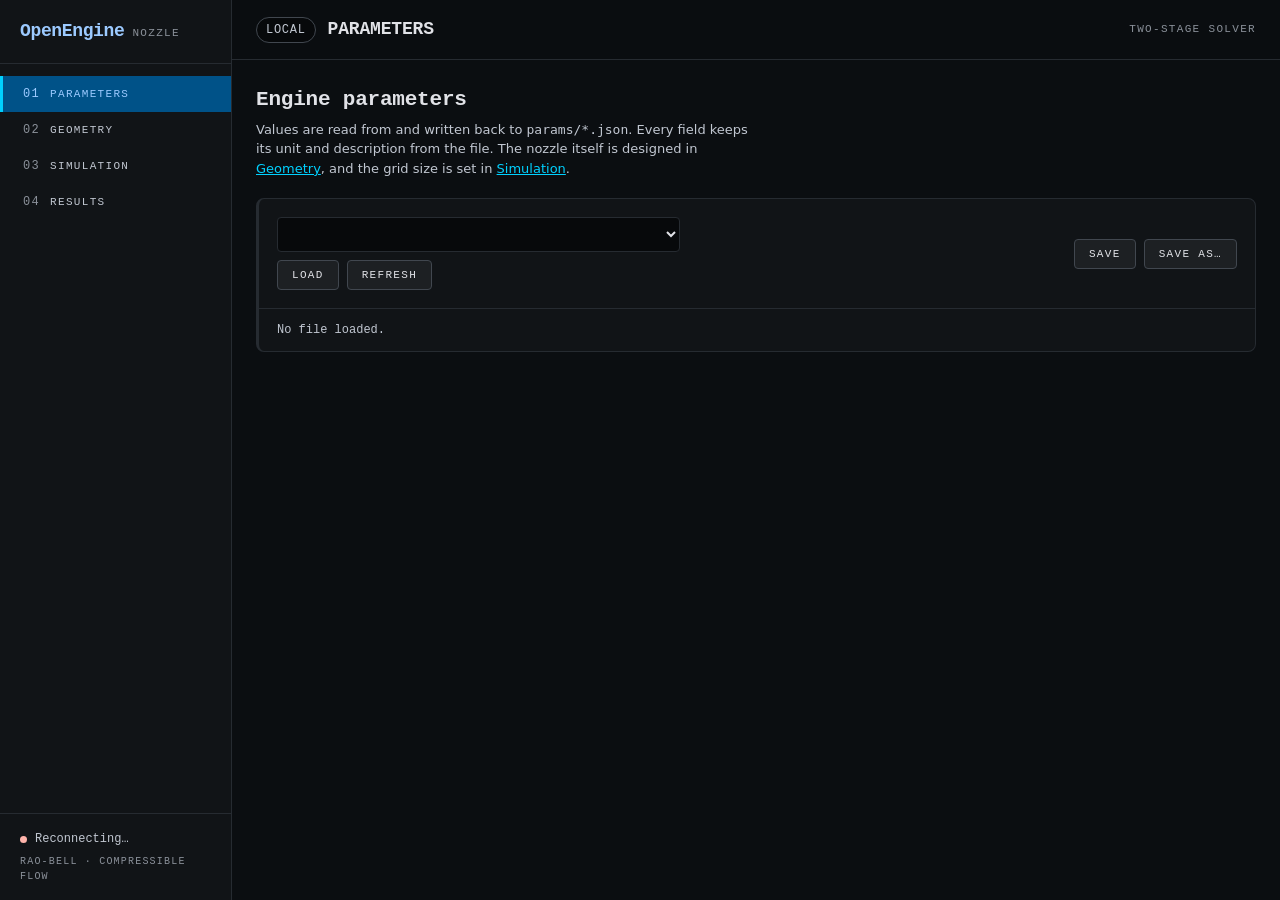
==== frontend/index.html @ da48af38 "Initial commit: OpenEngine nozzle simulator Snapshot of the project before Phase 6 removes the PySid" ====
<!DOCTYPE html>
<html lang="en">
<head>
  <meta charset="utf-8">
  <meta name="viewport" content="width=device-width, initial-scale=1">
  <title>OpenEngine</title>
  <link rel="icon" href="data:,">
  <link rel="stylesheet" href="css/theme.css">
  <link rel="stylesheet" href="css/layout.css">
  <link rel="stylesheet" href="css/components.css">
</head>
<body>
<div class="app">

  <aside class="sidebar">
    <div class="brand">
      <span class="brand__name">OpenEngine</span>
      <span class="brand__sub">Nozzle</span>
    </div>

    <nav class="nav" aria-label="Sections">
      <button class="nav__item" data-section="parameters" type="button">
        <span class="nav__index">01</span> Parameters
      </button>
      <button class="nav__item" data-section="geometry" type="button">
        <span class="nav__index">02</span> Geometry
      </button>
      <button class="nav__item" data-section="simulation" type="button">
        <span class="nav__index">03</span> Simulation
      </button>
      <button class="nav__item" data-section="results" type="button">
        <span class="nav__index">04</span> Results
      </button>
    </nav>

    <div class="sidebar__foot">
      <div class="conn" id="conn" data-state="connecting">
        <span class="conn__dot"></span>
        <span id="conn-label">Connecting…</span>
      </div>
      <div class="sidebar__version">Rao-bell · compressible flow</div>
    </div>
  </aside>

  <div class="main">
    <header class="header">
      <div class="header__left">
        <span class="chip">Local</span>
        <h1 class="header__title" id="header-title">Parameters</h1>
      </div>
      <div class="header__right">
        <span class="label-caps">Two-stage solver</span>
      </div>
    </header>

    <!-- ── Parameters ────────────────────────────────────────────────── -->
    <section class="section" id="section-parameters">
      <div class="section__head">
        <div>
          <h2>Engine parameters</h2>
          <p class="section__lede">
            Values are read from and written back to <code>params/*.json</code>.
            Every field keeps its unit and description from the file. The nozzle
            itself is designed in <a href="#geometry">Geometry</a>, and the grid
            size is set in <a href="#simulation">Simulation</a>.
          </p>
        </div>
      </div>

      <div class="panel panel--quiet" style="margin-bottom: var(--gutter);">
        <div class="panel__body spread">
          <div class="btn-row">
            <select class="select" id="param-file" style="min-width: 240px;"></select>
            <button class="btn" id="param-load" type="button">Load</button>
            <button class="btn" id="param-refresh" type="button">Refresh</button>
          </div>
          <div class="btn-row">
            <button class="btn" id="param-save" type="button">Save</button>
            <button class="btn" id="param-saveas" type="button">Save as…</button>
          </div>
        </div>
        <div class="panel__foot">
          <span class="status" id="param-status">No file loaded.</span>
        </div>
      </div>

      <div class="grid grid--cards" id="param-cards"></div>
    </section>

    <!-- ── Geometry ──────────────────────────────────────────────────── -->
    <section class="section" id="section-geometry">
      <div class="section__head">
        <div>
          <h2>Nozzle geometry</h2>
          <p class="section__lede">
            The contour is built by the solver from throat radius and expansion
            ratio, then exported to DXF for CAD.
          </p>
        </div>
      </div>

      <div class="grid grid--split">
        <div class="panel">
          <div class="panel__head">
            <h3 class="panel__title">Profile</h3>
            <span class="chip">Rao bell · 6 segments</span>
          </div>

          <div class="diagram" id="geo-diagram" data-solving="false">
            <svg id="geo-svg" role="img" aria-label="Nozzle contour"></svg>
            <span class="diagram__hint">Axial section · mm</span>
          </div>

          <div class="panel__body">
            <div class="field-grid">
              <label class="field">
                <span class="field__label">
                  <span class="field__name">R_throat</span>
                  <span class="field__unit">m</span>
                </span>
                <input class="input" id="geo-rthroat" type="text" value="0.01878">
                <span class="field__desc">Throat radius</span>
              </label>
              <label class="field">
                <span class="field__label">
                  <span class="field__name">E_r</span>
                  <span class="field__unit">—</span>
                </span>
                <input class="input" id="geo-er" type="text" value="5">
                <span class="field__desc">Expansion ratio, A_exit / A_throat</span>
              </label>
              <label class="field">
                <span class="field__label">
                  <span class="field__name">n_grid</span>
                  <span class="field__unit">—</span>
                </span>
                <input class="input" id="geo-ngrid" type="text" value="100">
                <span class="field__desc">Preview resolution only</span>
              </label>
              <label class="field">
                <span class="field__label">
                  <span class="field__name">R_chamber</span>
                  <span class="field__unit">m</span>
                </span>
                <input class="input" id="geo-rchamber" type="text" value="0.04205">
                <span class="field__desc">Combustion chamber radius</span>
              </label>
              <label class="field">
                <span class="field__label">
                  <span class="field__name">L_chamber</span>
                  <span class="field__unit">m</span>
                </span>
                <input class="input" id="geo-lchamber" type="text" value="0.14262">
                <span class="field__desc">Chamber inlet distance upstream of the throat</span>
              </label>
              <label class="field">
                <span class="field__label">
                  <span class="field__name">R_conv_arc</span>
                  <span class="field__unit">m</span>
                </span>
                <input class="input" id="geo-rconvarc" type="text" value="0.07265">
                <span class="field__desc">Convergent large-arc radius</span>
              </label>
            </div>
          </div>

          <div class="panel__foot">
            <span class="status" id="geo-status"></span>
            <button class="btn" id="geo-refresh" type="button">Rebuild profile</button>
          </div>
        </div>

        <div class="stack">
          <div class="panel panel--quiet">
            <div class="panel__head"><h3 class="panel__title">Dimensions</h3></div>
            <div class="stat-list" id="geo-stats"></div>
          </div>

          <div class="panel panel--quiet">
            <div class="panel__head"><h3 class="panel__title">DXF export</h3></div>
            <div class="panel__body stack">
              <label class="field">
                <span class="field__label">
                  <span class="field__name">Contour points</span>
                </span>
                <input class="input" id="dxf-ngrid" type="text" value="500">
                <span class="field__desc">Resolution of the exported curve</span>
              </label>
              <label class="checkbox">
                <input id="dxf-spline" type="checkbox" checked> Spline (else polyline)
              </label>
              <label class="checkbox">
                <input id="dxf-mirror" type="checkbox"> Mirror lower contour
              </label>
              <label class="checkbox">
                <input id="dxf-labels" type="checkbox"> Dimension labels
              </label>
            </div>
            <div class="panel__foot">
              <button class="btn btn--sm" id="dxf-save" type="button">Save options</button>
              <button class="btn btn--primary" id="geo-export" type="button">Export DXF</button>
            </div>
          </div>
        </div>
      </div>
    </section>

    <!-- ── Simulation ────────────────────────────────────────────────── -->
    <section class="section" id="section-simulation">
      <div class="section__head">
        <div>
          <h2>Run the solver</h2>
          <p class="section__lede">
            Stage 1 integrates the isentropic ODE, then Stage 2 iterates the
            full system with friction until the residuals fall below tolerance.
          </p>
        </div>
        <div class="btn-row">
          <span class="chip chip--idle" id="sim-chip">
            <span class="chip__dot"></span><span class="chip__label">Idle</span>
          </span>
          <button class="btn" id="sim-clear" type="button">Clear</button>
          <button class="btn btn--danger" id="sim-stop" type="button" disabled>Stop</button>
          <button class="btn btn--primary" id="sim-run" type="button">Run simulation</button>
        </div>
      </div>

      <div class="grid grid--split" style="margin-bottom: var(--gutter);">
        <div class="panel panel--quiet">
          <div class="panel__head">
            <h3 class="panel__title">Nozzle</h3>
            <a class="label-caps" href="#geometry">Edit in Geometry →</a>
          </div>
          <div class="stat-list" id="sim-geometry">
            <div class="stat">
              <span class="label-caps">Waiting for the profile</span>
              <span class="stat__value">—</span>
            </div>
          </div>
        </div>

        <div class="panel panel--quiet">
          <div class="panel__head"><h3 class="panel__title">Solver settings</h3></div>
          <div class="panel__body">
          <div class="field-grid">
            <label class="field">
              <span class="field__label"><span class="field__name">n_grid</span></span>
              <input class="input" id="sim-ngrid" type="text" value="100">
              <span class="field__desc">Axial grid points</span>
            </label>
            <label class="field">
              <span class="field__label"><span class="field__name">max_iterations</span></span>
              <input class="input" id="sim-maxiter" type="text" value="50">
              <span class="field__desc">Outer loop cap</span>
            </label>
            <label class="field">
              <span class="field__label"><span class="field__name">tol</span></span>
              <input class="input" id="sim-tol" type="text" value="1e-6">
              <span class="field__desc">Stops when the L∞ residual is below this</span>
            </label>
            <label class="field">
              <span class="field__label"><span class="field__name">relax</span></span>
              <input class="input" id="sim-relax" type="text" value="0.5">
              <span class="field__desc">Under-relaxation, 0–1</span>
            </label>
            <label class="field">
              <span class="field__label"><span class="field__name">Mode</span></span>
              <select class="select" id="sim-mode">
                <option value="convergence">Run to convergence</option>
                <option value="fixed">Fixed iterations</option>
              </select>
              <span class="field__desc">Fixed mode ignores the tolerance</span>
            </label>
            </div>
          </div>
        </div>
      </div>

      <div class="grid grid--halves">
        <div class="panel">
          <div class="panel__head">
            <h3 class="panel__title">Residuals</h3>
            <span class="label-caps">Iteration <span id="sim-iteration">—</span></span>
          </div>
          <svg class="chart" id="sim-chart" role="img" aria-label="Convergence residuals"></svg>
          <div class="chart-legend" id="sim-legend"></div>
        </div>

        <div class="panel panel--quiet">
          <div class="panel__head">
            <h3 class="panel__title">Solver output</h3>
          </div>
          <pre class="console" id="sim-console" aria-live="polite"></pre>
        </div>
      </div>
    </section>

    <!-- ── Results ───────────────────────────────────────────────────── -->
    <section class="section" id="section-results">
      <div class="section__head">
        <div>
          <h2>Results</h2>
          <p class="section__lede">
            Flow field from <code>results/*.csv</code>, plus the revolved wall
            point cloud for CFD boundary conditions.
          </p>
        </div>
      </div>

      <div class="panel panel--quiet" style="margin-bottom: var(--gutter);">
        <div class="panel__body spread">
          <div class="btn-row">
            <select class="select" id="res-file" style="min-width: 280px;"></select>
            <button class="btn" id="res-load" type="button">Load</button>
            <button class="btn" id="res-refresh" type="button">Refresh</button>
          </div>
          <div class="pills">
            <button class="pill" data-subview="plot" aria-selected="true" type="button">Plot</button>
            <button class="pill" data-subview="table" aria-selected="false" type="button">Table</button>
            <button class="pill" data-subview="wall" aria-selected="false" type="button">Wall export</button>
          </div>
        </div>
        <div class="panel__foot">
          <span class="status" id="res-status">No file loaded.</span>
          <span class="path" id="res-dir" title="Server directory holding results and exports"></span>
        </div>
      </div>

      <div class="subview" data-subview="plot" data-active>
        <div class="panel">
          <div class="panel__head">
            <h3 class="panel__title">Plot</h3>
            <div class="btn-row">
              <span class="label-caps">X</span>
              <select class="select" id="res-x" style="min-width: 130px;"></select>
              <span class="label-caps">Y</span>
              <select class="select" id="res-y" style="min-width: 130px;"></select>
              <button class="btn btn--sm" id="res-draw" type="button">Draw</button>
              <button class="btn btn--sm" id="res-clear" type="button">Clear</button>
            </div>
          </div>
          <svg class="chart" id="res-plot" role="img" aria-label="Results plot"></svg>
        </div>
      </div>

      <div class="subview" data-subview="table">
        <div class="panel panel--quiet">
          <div class="panel__head">
            <h3 class="panel__title">Flow field</h3>
            <div class="btn-row">
              <span class="label-caps" id="res-page-label"></span>
              <button class="btn btn--sm" id="res-prev" type="button">Prev</button>
              <button class="btn btn--sm" id="res-next" type="button">Next</button>
            </div>
          </div>
          <div class="table-wrap" id="res-table"></div>
        </div>
      </div>

      <div class="subview" data-subview="wall">
        <div class="grid grid--split">
          <div class="panel">
            <div class="panel__head">
              <h3 class="panel__title">Point cloud</h3>
              <span class="label-caps">Drag to orbit · scroll to zoom</span>
            </div>
            <div id="wall-canvas" style="height: 420px; background: var(--bg-inset);"></div>
            <div class="panel__foot">
              <span class="status" id="wall-meta">No preview yet.</span>
              <button class="btn" id="wall-preview" type="button">Preview 3D</button>
            </div>
          </div>

          <div class="stack">
            <div class="panel panel--quiet">
              <div class="panel__head">
                <h3 class="panel__title">Fluent fields</h3>
                <div class="btn-row">
                  <button class="btn btn--sm" id="wall-all" type="button">All</button>
                  <button class="btn btn--sm" id="wall-none" type="button">None</button>
                </div>
              </div>
              <div class="panel__body stack" id="wall-fields"></div>
            </div>

            <div class="panel panel--quiet">
              <div class="panel__head"><h3 class="panel__title">Revolve</h3></div>
              <div class="panel__body stack">
                <label class="checkbox">
                  <input id="wall-revolve" type="checkbox" checked> Revolve around the X axis
                </label>
                <div class="field-grid">
                  <label class="field">
                    <span class="field__label">
                      <span class="field__name">Start</span><span class="field__unit">°</span>
                    </span>
                    <input class="input" id="wall-start" type="text" value="0">
                  </label>
                  <label class="field">
                    <span class="field__label">
                      <span class="field__name">End</span><span class="field__unit">°</span>
                    </span>
                    <input class="input" id="wall-end" type="text" value="360">
                  </label>
                  <label class="field">
                    <span class="field__label"><span class="field__name">Planes</span></span>
                    <input class="input" id="wall-planes" type="text" value="36">
                  </label>
                </div>
                <label class="field">
                  <span class="field__label">
                    <span class="field__name">Colour by</span>
                  </span>
                  <select class="select" id="wall-color"></select>
                  <span class="field__desc">Applies to the 3D preview</span>
                </label>
                <label class="field">
                  <span class="field__label">
                    <span class="field__name">Operating pressure</span>
                    <span class="field__unit">Pa</span>
                  </span>
                  <input class="input" id="wall-op" type="text" value="101325">
                  <span class="field__desc">Subtracted from P_Pa to give gauge pressure</span>
                </label>
              </div>
              <div class="panel__foot">
                <span></span>
                <button class="btn btn--primary" id="wall-export" type="button">
                  Export Fluent profile
                </button>
              </div>
            </div>
          </div>
        </div>
      </div>
    </section>
  </div>
</div>

<div class="toasts" id="toasts" aria-live="polite"></div>
<script type="module" src="js/app.js"></script>
</body>
</html>
---- frontend/css/theme.css ----
/* ==========================================================================
   theme.css — design tokens.

   Palette follows the Google Stitch mockups:
     neutral   #0B0E11    primary #005288
     secondary #00D1FF    tertiary #FFB800

   Note on primary: #005288 is a deep blue that sits at roughly 1.9:1 against
   the #0B0E11 background, so it can only carry *fills* (buttons, the active
   nav row), never text or hairlines. It is paired with the mockup's light
   blue #9CCAFF for anything that has to be legible on a dark surface — the
   same primary / on-primary-container split the mockups use.

   No CDN and no webfonts: the type stack is local-only so the app works
   offline and behind a proxy.
   ========================================================================== */

:root {
  /* ── Neutrals ──────────────────────────────────────────────────────── */
  --neutral-950: #07090B;   /* console, inset wells */
  --neutral-900: #0B0E11;   /* page background */
  --neutral-850: #111417;   /* panels, sidebar */
  --neutral-800: #191C1F;
  --neutral-750: #1D2023;   /* hover */
  --neutral-700: #272A2E;
  --neutral-600: #41474F;   /* strong border */
  --neutral-400: #8B919A;   /* faint text */
  --neutral-200: #C1C7D1;   /* secondary text */
  --neutral-050: #E1E2E7;   /* primary text */

  /* ── Brand ─────────────────────────────────────────────────────────── */
  --primary:       #005288;   /* fills only — see note above */
  --primary-hover: #00669F;
  --primary-on:    #9CCAFF;   /* legible blue: text, rails, the contour */
  --secondary:     #00D1FF;   /* live / success / cyan accent */
  --tertiary:      #FFB800;   /* warnings, the throat station */
  --danger:        #FFB4AB;   /* errors, stop */

  /* ── Semantic aliases ──────────────────────────────────────────────── */
  --bg:            var(--neutral-900);
  --bg-panel:      var(--neutral-850);
  --bg-inset:      var(--neutral-950);
  --bg-hover:      var(--neutral-750);
  --border:        #262B31;
  --border-strong: var(--neutral-600);
  --fg:            var(--neutral-050);
  --fg-muted:      var(--neutral-200);
  --fg-faint:      var(--neutral-400);

  --accent:        var(--primary-on);    /* anything that must be readable */
  --accent-fill:   var(--primary);       /* anything filled */
  --accent-hover:  var(--primary-hover);
  --ok:            var(--secondary);
  --warn:          var(--tertiary);

  /* Residual curves — one per solver variable, reused by the chart legend
     so line and label always agree. Four distinct hues from the palette. */
  --curve-n: var(--primary-on);
  --curve-p: var(--secondary);
  --curve-t: var(--tertiary);
  --curve-f: var(--danger);

  /* ── Type ───────────────────────────────────────────────────────────
     The mockups set every label, heading and readout in JetBrains Mono and
     reserve Inter for prose. Keeping that split, from locally installed
     faces: this is an instrument, and its readouts should look like it. */
  --font-mono: ui-monospace, "Cascadia Code", "JetBrains Mono", "SF Mono",
               Consolas, "Liberation Mono", monospace;
  --font-body: -apple-system, BlinkMacSystemFont, "Segoe UI Variable Text",
               "Segoe UI", system-ui, Inter, "Helvetica Neue", sans-serif;

  --fs-display: 1.75rem;
  --fs-title:   1.125rem;
  --fs-body:    0.875rem;
  --fs-small:   0.8125rem;
  --fs-label:   0.6875rem;   /* uppercase, tracked-out section labels */
  --fs-code:    0.75rem;

  --tracking-label: 0.12em;

  /* ── Space & shape ─────────────────────────────────────────────────── */
  --gutter:  12px;
  --pad:     24px;
  --radius:  8px;
  --radius-sm: 4px;

  --sidebar-w: 232px;
  --header-h:  60px;

  --ring: 0 0 0 2px var(--bg), 0 0 0 4px var(--secondary);
}

/* ── Reset ───────────────────────────────────────────────────────────── */

*, *::before, *::after { box-sizing: border-box; }

html, body { margin: 0; padding: 0; }

body {
  min-height: 100vh;
  background: var(--bg);
  color: var(--fg);
  font-family: var(--font-body);
  font-size: var(--fs-body);
  line-height: 1.5;
  -webkit-font-smoothing: antialiased;
  overscroll-behavior: none;
}

h1, h2, h3 {
  margin: 0;
  font-family: var(--font-mono);
  font-weight: 600;
  letter-spacing: -0.01em;
}

/* Numeric readouts must be mono and tabular so columns line up and digits
   don't jitter as values stream in. */
input, select, textarea, button, table, .num {
  font-family: var(--font-mono);
  font-variant-numeric: tabular-nums;
}

a { color: var(--secondary); }

::-webkit-scrollbar { width: 10px; height: 10px; }
::-webkit-scrollbar-track { background: var(--bg-inset); }
::-webkit-scrollbar-thumb {
  background: var(--neutral-700);
  border: 2px solid var(--bg-inset);
  border-radius: 5px;
}
::-webkit-scrollbar-thumb:hover { background: var(--border-strong); }

:focus-visible {
  outline: none;
  box-shadow: var(--ring);
  border-radius: var(--radius-sm);
}

@media (prefers-reduced-motion: reduce) {
  *, *::before, *::after {
    animation-duration: 0.01ms !important;
    animation-iteration-count: 1 !important;
    transition-duration: 0.01ms !important;
  }
}
---- frontend/css/layout.css ----
/* ==========================================================================
   layout.css — the app shell: sidebar, header, section grid.
   Structure follows the Stitch mockups; colour comes from theme.css.
   ========================================================================== */

.app { display: flex; min-height: 100vh; }

/* ── Sidebar ─────────────────────────────────────────────────────────── */

.sidebar {
  position: fixed;
  inset: 0 auto 0 0;
  width: var(--sidebar-w);
  display: flex;
  flex-direction: column;
  background: var(--bg-panel);
  border-right: 1px solid var(--border);
  z-index: 50;
}

.brand {
  display: flex;
  align-items: baseline;
  gap: 8px;
  padding: 18px 20px;
  border-bottom: 1px solid var(--border);
}
.brand__name {
  font-family: var(--font-mono);
  font-size: var(--fs-title);
  font-weight: 700;
  letter-spacing: -0.02em;
  color: var(--accent);
}
.brand__sub {
  font-family: var(--font-mono);
  font-size: var(--fs-label);
  letter-spacing: var(--tracking-label);
  text-transform: uppercase;
  color: var(--fg-faint);
}

.nav { flex: 1; padding: 12px 0; }

.nav__item {
  display: flex;
  align-items: center;
  gap: 10px;
  width: 100%;
  padding: 11px 20px;
  border: 0;
  /* The active state uses a left accent bar; reserve the space on every
     item so labels don't shift when the selection moves. */
  border-left: 3px solid transparent;
  background: none;
  color: var(--fg-muted);
  font-family: var(--font-mono);
  font-size: var(--fs-label);
  letter-spacing: var(--tracking-label);
  text-transform: uppercase;
  text-align: left;
  cursor: pointer;
  transition: background-color .15s, color .15s, border-color .15s;
}
.nav__item:hover { background: var(--bg-hover); color: var(--fg); }
/* The mockup's active-row treatment: filled with the deep primary, labelled
   in the light tint, marked with a cyan rail. */
.nav__item[aria-current="page"] {
  background: var(--accent-fill);
  border-left-color: var(--secondary);
  color: var(--accent);
}
.nav__index {
  font-size: var(--fs-code);
  color: var(--fg-faint);
}
.nav__item[aria-current="page"] .nav__index { color: var(--accent); }

.sidebar__foot {
  padding: 16px 20px;
  border-top: 1px solid var(--border);
  display: flex;
  flex-direction: column;
  gap: 6px;
  font-family: var(--font-mono);
  font-size: var(--fs-code);
}
.conn {
  display: flex;
  align-items: center;
  gap: 8px;
  color: var(--fg-muted);
}
.conn__dot {
  width: 7px; height: 7px;
  border-radius: 50%;
  background: var(--fg-faint);
  flex: none;
}
.conn[data-state="open"]    .conn__dot { background: var(--ok); }
.conn[data-state="closed"]  .conn__dot { background: var(--danger); }
.conn[data-state="connecting"] .conn__dot { background: var(--warn); }
.sidebar__version {
  font-size: 10px;
  letter-spacing: var(--tracking-label);
  text-transform: uppercase;
  color: var(--fg-faint);
}

/* ── Main column ─────────────────────────────────────────────────────── */

.main {
  flex: 1;
  margin-left: var(--sidebar-w);
  display: flex;
  flex-direction: column;
  min-width: 0;
}

.header {
  position: sticky;
  top: 0;
  height: var(--header-h);
  display: flex;
  align-items: center;
  justify-content: space-between;
  gap: 16px;
  padding: 0 var(--pad);
  background: color-mix(in srgb, var(--bg) 90%, transparent);
  backdrop-filter: blur(8px);
  border-bottom: 1px solid var(--border);
  z-index: 40;
}
.header__left { display: flex; align-items: center; gap: 12px; min-width: 0; }
.header__title {
  font-size: var(--fs-title);
  text-transform: uppercase;
  white-space: nowrap;
  overflow: hidden;
  text-overflow: ellipsis;
}
.header__right { display: flex; align-items: center; gap: 12px; }

.section { display: none; padding: var(--pad); }
.section[data-active] { display: block; }

.section__head {
  display: flex;
  align-items: flex-end;
  justify-content: space-between;
  gap: 16px;
  flex-wrap: wrap;
  margin-bottom: 20px;
}
.section__lede {
  margin: 4px 0 0;
  max-width: 60ch;
  color: var(--fg-muted);
  font-size: var(--fs-small);
}

/* ── Grids ───────────────────────────────────────────────────────────── */

.grid { display: grid; gap: var(--gutter); }
.grid--split   { grid-template-columns: minmax(0, 7fr) minmax(0, 5fr); }
.grid--halves  { grid-template-columns: repeat(2, minmax(0, 1fr)); }
.grid--cards   { grid-template-columns: repeat(auto-fit, minmax(280px, 1fr)); }

@media (max-width: 1100px) {
  .grid--split, .grid--halves { grid-template-columns: minmax(0, 1fr); }
}

@media (max-width: 800px) {
  :root { --sidebar-w: 0px; --pad: 16px; }
  .sidebar {
    position: static;
    width: 100%;
    inset: auto;
    flex-direction: row;
    flex-wrap: wrap;
    align-items: center;
  }
  .app { flex-direction: column; }
  .main { margin-left: 0; }
  .nav { display: flex; overflow-x: auto; padding: 0; }
  .nav__item {
    border-left: 0;
    border-bottom: 3px solid transparent;
    white-space: nowrap;
  }
  .nav__item[aria-current="page"] {
    border-left-color: transparent;
    border-bottom-color: var(--accent);
  }
  .sidebar__foot { display: none; }
}
---- frontend/css/components.css ----
/* ==========================================================================
   components.css — panels, controls, tables, console, chart furniture.
   ========================================================================== */

/* ── Panel ───────────────────────────────────────────────────────────── */

.panel {
  display: flex;
  flex-direction: column;
  min-width: 0;
  background: var(--bg-panel);
  border: 1px solid var(--border);
  /* The accent rail is the shell's one recurring flourish, carried over
     from the mockups. Everything else stays flat. */
  border-left: 3px solid var(--accent);
  border-radius: var(--radius);
  overflow: hidden;
}
.panel--quiet { border-left-color: var(--border); }

.panel__head {
  display: flex;
  align-items: center;
  justify-content: space-between;
  gap: 12px;
  flex-wrap: wrap;
  padding: 14px 18px;
  border-bottom: 1px solid var(--border);
}
.panel__title {
  font-size: var(--fs-body);
  text-transform: uppercase;
  letter-spacing: 0.04em;
}
.panel__body { padding: 18px; }
.panel__body--flush { padding: 0; }
.panel__foot {
  display: flex;
  align-items: center;
  justify-content: space-between;
  gap: 12px;
  flex-wrap: wrap;
  padding: 12px 18px;
  border-top: 1px solid var(--border);
}

.label-caps {
  font-family: var(--font-mono);
  font-size: var(--fs-label);
  letter-spacing: var(--tracking-label);
  text-transform: uppercase;
  color: var(--fg-faint);
}

/* ── Chips ───────────────────────────────────────────────────────────── */

.chip {
  display: inline-flex;
  align-items: center;
  gap: 6px;
  padding: 3px 9px;
  border: 1px solid var(--border-strong);
  border-radius: 999px;
  background: var(--bg-inset);
  color: var(--fg-muted);
  font-family: var(--font-mono);
  font-size: var(--fs-code);
  letter-spacing: 0.06em;
  text-transform: uppercase;
  white-space: nowrap;
}
.chip__dot { width: 6px; height: 6px; border-radius: 50%; background: currentColor; flex: none; }
.chip--idle    { color: var(--fg-muted); }
.chip--running { color: var(--accent);  border-color: var(--accent); }
.chip--done    { color: var(--ok); border-color: var(--ok); }
.chip--error   { color: var(--danger);   border-color: var(--danger); }
.chip--running .chip__dot { animation: pulse 1.4s ease-in-out infinite; }

@keyframes pulse { 0%, 100% { opacity: 1; } 50% { opacity: .25; } }

/* ── Buttons ─────────────────────────────────────────────────────────── */

.btn {
  display: inline-flex;
  align-items: center;
  justify-content: center;
  gap: 8px;
  padding: 8px 14px;
  border: 1px solid var(--border-strong);
  border-radius: var(--radius-sm);
  background: var(--bg-hover);
  color: var(--fg);
  font-size: var(--fs-label);
  letter-spacing: var(--tracking-label);
  text-transform: uppercase;
  cursor: pointer;
  transition: background-color .15s, border-color .15s, color .15s;
}
.btn:hover:not(:disabled) { border-color: var(--accent); color: var(--accent); }
.btn:disabled { opacity: .45; cursor: not-allowed; }

/* Filled with the deep primary; the label uses the light tint, since #005288
   is far too dark to carry text itself. */
.btn--primary {
  background: var(--accent-fill);
  border-color: var(--accent-fill);
  color: var(--fg);
  font-weight: 600;
}
.btn--primary:hover:not(:disabled) {
  background: var(--accent-hover);
  border-color: var(--secondary);
  color: #fff;
}
.btn--danger { border-color: var(--danger); color: var(--danger); }
.btn--danger:hover:not(:disabled) { background: var(--danger); color: var(--neutral-950); }
.btn--sm { padding: 5px 10px; font-size: 10px; }

.btn-row { display: flex; flex-wrap: wrap; gap: 8px; align-items: center; }

/* ── Fields ──────────────────────────────────────────────────────────── */

.field { display: flex; flex-direction: column; gap: 5px; min-width: 0; }
.field__label {
  display: flex;
  align-items: baseline;
  justify-content: space-between;
  gap: 8px;
}
.field__name {
  font-family: var(--font-mono);
  font-size: var(--fs-small);
  color: var(--fg);
}
.field__unit {
  font-family: var(--font-mono);
  font-size: var(--fs-code);
  color: var(--fg-faint);
}
/* Kept from the desktop Parameters tab: several keys are non-obvious, so the
   description stays visible rather than hiding behind a tooltip. */
.field__desc {
  font-size: var(--fs-code);
  line-height: 1.4;
  color: var(--fg-faint);
}

.input, .select {
  width: 100%;
  padding: 8px 10px;
  border: 1px solid var(--border);
  border-radius: var(--radius-sm);
  background: var(--bg-inset);
  color: var(--fg);
  font-size: var(--fs-small);
}
.input:hover, .select:hover { border-color: var(--border-strong); }

/* ── Inactive parameters ──────────────────────────────────────────────────
   Regenerative cooling inputs the solver does not read yet. They stay visible
   and keep round-tripping through save, but read as switched off: dimmed,
   read-only, and tagged. Dimming is deliberately not so heavy that the value
   becomes unreadable — the point is "you cannot change this", not "hidden". */
/* Dim the wrapper once. The description is already --fg-faint, so it is not
   re-coloured on top of this — stacking both makes it unreadable rather than
   just quiet. */
.field--inactive { opacity: .6; }
.field--inactive .field__name { color: var(--fg-muted); }
.field--inactive .input {
  background: transparent;
  border-style: dashed;
  color: var(--fg-muted);
  cursor: not-allowed;
}
/* The browser's own disabled dimming would compound with the wrapper's. */
.field--inactive .input:disabled { opacity: 1; }

.tag {
  font-family: var(--font-mono);
  font-size: var(--fs-code);
  letter-spacing: .04em;
  text-transform: uppercase;
  padding: 1px 6px;
  border: 1px solid var(--border);
  border-radius: var(--radius-sm);
  color: var(--fg-faint);
  white-space: nowrap;
}
.tag--inactive { border-style: dashed; }

/* A card whose parameters are all inactive — the whole cooling section. */
.panel--inactive .panel__title { color: var(--fg-muted); }

/* Where the server writes exports. Stands in for the desktop app's
   "Open Results Folder" button, which a browser cannot offer. */
.path {
  font-family: var(--font-mono);
  font-size: var(--fs-code);
  color: var(--fg-faint);
  margin-left: auto;
  overflow: hidden;
  text-overflow: ellipsis;
  white-space: nowrap;
  max-width: 60%;
  direction: rtl;          /* keep the tail visible when it overflows */
  text-align: right;
}

.note {
  margin: 14px 0 0;
  font-size: var(--fs-code);
  line-height: 1.5;
  color: var(--fg-faint);
}
.note--inactive {
  border-left: 2px solid var(--border-strong);
  padding-left: 10px;
}


.input:focus, .select:focus { border-color: var(--accent); }
.input:disabled { opacity: .5; }
.input--invalid { border-color: var(--danger); }

.checkbox {
  display: flex;
  align-items: center;
  gap: 8px;
  font-family: var(--font-mono);
  font-size: var(--fs-small);
  color: var(--fg-muted);
  cursor: pointer;
}
.checkbox input { accent-color: var(--accent); width: 15px; height: 15px; }

.field-grid {
  display: grid;
  grid-template-columns: repeat(auto-fit, minmax(190px, 1fr));
  gap: 14px;
}

/* ── Stats ───────────────────────────────────────────────────────────── */

.stat-list { display: grid; gap: 1px; background: var(--border); }
.stat {
  display: flex;
  align-items: baseline;
  justify-content: space-between;
  gap: 12px;
  padding: 10px 18px;
  background: var(--bg-panel);
}
.stat__value {
  font-family: var(--font-mono);
  font-size: var(--fs-body);
  color: var(--fg);
}
.stat__value--accent { color: var(--accent); }

/* ── Tables ──────────────────────────────────────────────────────────── */

.table-wrap { overflow: auto; max-height: 460px; }
.table { width: 100%; border-collapse: collapse; font-size: var(--fs-code); }
.table th, .table td {
  padding: 6px 12px;
  text-align: right;
  white-space: nowrap;
  border-bottom: 1px solid var(--border);
}
.table th {
  position: sticky;
  top: 0;
  z-index: 1;
  background: var(--bg-inset);
  color: var(--fg-faint);
  font-weight: 500;
  font-size: var(--fs-label);
  letter-spacing: 0.06em;
  text-transform: uppercase;
}
.table tbody tr:nth-child(even) { background: color-mix(in srgb, var(--bg-hover) 55%, transparent); }
.table tbody tr:hover { background: var(--bg-hover); }
.table td:first-child, .table th:first-child { text-align: left; color: var(--fg-faint); }

/* ── Console ─────────────────────────────────────────────────────────── */

.console {
  margin: 0;
  padding: 14px 16px;
  height: 340px;
  overflow: auto;
  background: var(--bg-inset);
  /* Body text stays neutral — a wall of saturated cyan is unreadable. Colour
     is reserved for the lines that matter (warnings, errors). */
  color: var(--fg-muted);
  font-family: var(--font-mono);
  font-size: var(--fs-code);
  line-height: 1.55;
  white-space: pre-wrap;
  word-break: break-word;
}
.console__line--warn { color: var(--warn); }
.console__line--error { color: var(--danger); }

/* ── Chart ───────────────────────────────────────────────────────────── */

.chart { width: 100%; height: 340px; display: block; background: var(--bg-inset); }
.chart-legend {
  display: flex;
  flex-wrap: wrap;
  gap: 14px;
  padding: 10px 16px;
  border-top: 1px solid var(--border);
  font-family: var(--font-mono);
  font-size: var(--fs-code);
}
.chart-legend__item { display: flex; align-items: center; gap: 6px; color: var(--fg-muted); }
.chart-legend__swatch { width: 12px; height: 2px; flex: none; }

/* ── Nozzle diagram (the signature view) ─────────────────────────────── */

.diagram {
  position: relative;
  background: var(--bg-inset);
  /* Faint measurement grid, as on a drawing sheet. */
  background-image: radial-gradient(var(--border-strong) 1px, transparent 1px);
  background-size: 22px 22px;
  border-top: 1px solid var(--border);
  border-bottom: 1px solid var(--border);
}
.diagram svg { display: block; width: 100%; height: auto; }
.diagram__hint {
  position: absolute;
  left: 14px;
  bottom: 10px;
  font-family: var(--font-mono);
  font-size: 10px;
  letter-spacing: var(--tracking-label);
  text-transform: uppercase;
  color: var(--fg-faint);
  pointer-events: none;
}

.contour      { fill: none; stroke: var(--accent); stroke-width: 2; stroke-linejoin: round; }
.contour--ghost { stroke: var(--fg-faint); stroke-width: 1.5; }
.contour-fill { fill: var(--accent); opacity: .07; }
.axis-line    { stroke: var(--danger); stroke-width: 1; stroke-dasharray: 9 5; opacity: .65; }
.dim-line     { stroke: var(--fg-faint); stroke-width: 1; }
.station-line { stroke: var(--warn); stroke-width: 1; stroke-dasharray: 3 3; opacity: .8; }
.marker       { fill: var(--warn); }
.svg-label {
  font-family: var(--font-mono);
  font-size: 10px;
  letter-spacing: 0.08em;
  text-transform: uppercase;
  fill: var(--fg-faint);
}
.svg-label--accent { fill: var(--accent); }
.svg-label--station { fill: var(--warn); }

/* Ties the geometry view to solver state: the throat marker breathes only
   while a solve is actually running. */
.diagram[data-solving="true"] .marker { animation: pulse 1.2s ease-in-out infinite; }

/* ── Sub-view switcher ───────────────────────────────────────────────── */

.pills { display: flex; gap: 6px; flex-wrap: wrap; }
.pill {
  padding: 6px 12px;
  border: 1px solid var(--border);
  border-radius: 999px;
  background: transparent;
  color: var(--fg-muted);
  font-family: var(--font-mono);
  font-size: var(--fs-label);
  letter-spacing: var(--tracking-label);
  text-transform: uppercase;
  cursor: pointer;
  transition: border-color .15s, color .15s;
}
.pill:hover { color: var(--fg); border-color: var(--border-strong); }
.pill[aria-selected="true"] {
  border-color: var(--accent);
  color: var(--accent);
  background: color-mix(in srgb, var(--accent) 12%, transparent);
}

.subview { display: none; }
.subview[data-active] { display: block; }

/* ── Status line & empty states ──────────────────────────────────────── */

.status {
  font-family: var(--font-mono);
  font-size: var(--fs-code);
  color: var(--fg-muted);
  min-height: 1.2em;
}
.status--ok    { color: var(--ok); }
.status--error { color: var(--danger); }

.empty {
  padding: 40px 20px;
  text-align: center;
  color: var(--fg-faint);
  font-family: var(--font-mono);
  font-size: var(--fs-small);
}

/* ── Toast ───────────────────────────────────────────────────────────── */

.toasts {
  position: fixed;
  right: 20px;
  bottom: 20px;
  z-index: 100;
  display: flex;
  flex-direction: column;
  gap: 8px;
  max-width: min(420px, calc(100vw - 40px));
}
.toast {
  padding: 11px 14px;
  border: 1px solid var(--border-strong);
  border-left: 3px solid var(--accent);
  border-radius: var(--radius-sm);
  background: var(--bg-panel);
  color: var(--fg);
  font-size: var(--fs-small);
  box-shadow: 0 8px 24px rgb(0 0 0 / .45);
  animation: toast-in .18s ease-out;
}
.toast--ok    { border-left-color: var(--ok); }
.toast--error { border-left-color: var(--danger); }
.toast__path {
  display: block;
  margin-top: 3px;
  font-family: var(--font-mono);
  font-size: var(--fs-code);
  color: var(--fg-faint);
  word-break: break-all;
}
@keyframes toast-in { from { opacity: 0; transform: translateY(6px); } }

.scroll-x { overflow-x: auto; }
.spread { display: flex; align-items: center; justify-content: space-between; gap: 12px; flex-wrap: wrap; }
.stack { display: flex; flex-direction: column; gap: 14px; }
.hidden { display: none !important; }
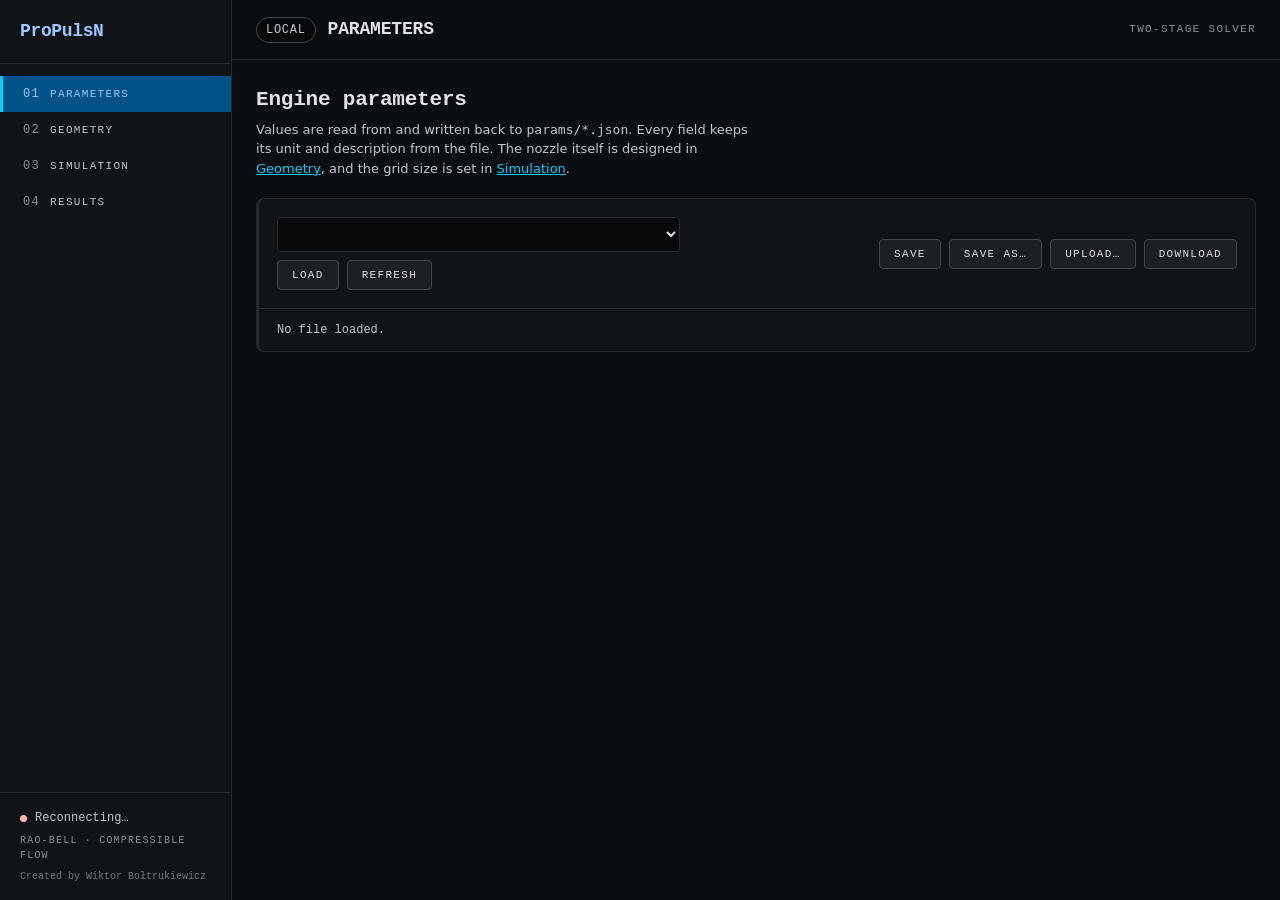
==== commit a85ccffe: "Rename to ProPulsN; no default parameter values; shareable configs Rename   OpenEngine -> ProPulsN a" ====
--- a/frontend/index.html
+++ b/frontend/index.html
@@ -3,10 +3,11 @@
 <head>
   <meta charset="utf-8">
   <meta name="viewport" content="width=device-width, initial-scale=1">
-  <title>OpenEngine</title>
+  <title>ProPulsN</title>
   <link rel="icon" href="data:,">
   <link rel="stylesheet" href="css/theme.css">
   <link rel="stylesheet" href="css/layout.css">
+  <meta name="author" content="Wiktor Bołtrukiewicz">
   <link rel="stylesheet" href="css/components.css">
 </head>
 <body>
@@ -14,8 +15,10 @@
 
   <aside class="sidebar">
     <div class="brand">
-      <span class="brand__name">OpenEngine</span>
-      <span class="brand__sub">Nozzle</span>
+      <span class="brand__name">ProPulsN</span>
+      <!-- Filled in from `server_info`, not written here: a stale backend must
+           not be able to leave a fresh-looking version on screen. -->
+      <span class="brand__version" id="app-version" title="Version"></span>
     </div>
 
     <nav class="nav" aria-label="Sections">
@@ -39,6 +42,7 @@
         <span id="conn-label">Connecting…</span>
       </div>
       <div class="sidebar__version">Rao-bell · compressible flow</div>
+      <div class="sidebar__credit">Created by Wiktor Bołtrukiewicz</div>
     </div>
   </aside>
 
@@ -77,6 +81,15 @@
           <div class="btn-row">
             <button class="btn" id="param-save" type="button">Save</button>
             <button class="btn" id="param-saveas" type="button">Save as…</button>
+            <button class="btn" id="param-upload" type="button">Upload…</button>
+            <button class="btn" id="param-download" type="button">Download</button>
+            <!-- Save writes into the app's own params/ library; these two move a
+                 config between that library and the machine the browser is on.
+                 Same file, same format — the only difference is where it lands,
+                 which is why they are Upload/Download and not Import/Export. It
+                 matters once the server is not the user's own computer. -->
+            <input type="file" id="param-upload-file" accept=".json,application/json"
+                   hidden>
           </div>
         </div>
         <div class="panel__foot">
@@ -118,7 +131,7 @@
                   <span class="field__name">R_throat</span>
                   <span class="field__unit">m</span>
                 </span>
-                <input class="input" id="geo-rthroat" type="text" value="0.01878">
+                <input class="input" id="geo-rthroat" type="text">
                 <span class="field__desc">Throat radius</span>
               </label>
               <label class="field">
@@ -126,7 +139,7 @@
                   <span class="field__name">E_r</span>
                   <span class="field__unit">—</span>
                 </span>
-                <input class="input" id="geo-er" type="text" value="5">
+                <input class="input" id="geo-er" type="text">
                 <span class="field__desc">Expansion ratio, A_exit / A_throat</span>
               </label>
               <label class="field">
@@ -142,7 +155,7 @@
                   <span class="field__name">R_chamber</span>
                   <span class="field__unit">m</span>
                 </span>
-                <input class="input" id="geo-rchamber" type="text" value="0.04205">
+                <input class="input" id="geo-rchamber" type="text">
                 <span class="field__desc">Combustion chamber radius</span>
               </label>
               <label class="field">
@@ -150,7 +163,7 @@
                   <span class="field__name">L_chamber</span>
                   <span class="field__unit">m</span>
                 </span>
-                <input class="input" id="geo-lchamber" type="text" value="0.14262">
+                <input class="input" id="geo-lchamber" type="text">
                 <span class="field__desc">Chamber inlet distance upstream of the throat</span>
               </label>
               <label class="field">
@@ -158,7 +171,7 @@
                   <span class="field__name">R_conv_arc</span>
                   <span class="field__unit">m</span>
                 </span>
-                <input class="input" id="geo-rconvarc" type="text" value="0.07265">
+                <input class="input" id="geo-rconvarc" type="text">
                 <span class="field__desc">Convergent large-arc radius</span>
               </label>
             </div>
@@ -166,6 +179,7 @@
 
           <div class="panel__foot">
             <span class="status" id="geo-status"></span>
+            <a class="btn btn--sm dl" id="geo-download" hidden download>Download DXF</a>
             <button class="btn" id="geo-refresh" type="button">Rebuild profile</button>
           </div>
         </div>
@@ -245,22 +259,22 @@
           <div class="field-grid">
             <label class="field">
               <span class="field__label"><span class="field__name">n_grid</span></span>
-              <input class="input" id="sim-ngrid" type="text" value="100">
+              <input class="input" id="sim-ngrid" type="text">
               <span class="field__desc">Axial grid points</span>
             </label>
             <label class="field">
               <span class="field__label"><span class="field__name">max_iterations</span></span>
-              <input class="input" id="sim-maxiter" type="text" value="50">
+              <input class="input" id="sim-maxiter" type="text">
               <span class="field__desc">Outer loop cap</span>
             </label>
             <label class="field">
               <span class="field__label"><span class="field__name">tol</span></span>
-              <input class="input" id="sim-tol" type="text" value="1e-6">
+              <input class="input" id="sim-tol" type="text">
               <span class="field__desc">Stops when the L∞ residual is below this</span>
             </label>
             <label class="field">
               <span class="field__label"><span class="field__name">relax</span></span>
-              <input class="input" id="sim-relax" type="text" value="0.5">
+              <input class="input" id="sim-relax" type="text">
               <span class="field__desc">Under-relaxation, 0–1</span>
             </label>
             <label class="field">
@@ -313,6 +327,7 @@
             <select class="select" id="res-file" style="min-width: 280px;"></select>
             <button class="btn" id="res-load" type="button">Load</button>
             <button class="btn" id="res-refresh" type="button">Refresh</button>
+            <a class="btn dl" id="res-download" hidden download>Download CSV</a>
           </div>
           <div class="pills">
             <button class="pill" data-subview="plot" aria-selected="true" type="button">Plot</button>
@@ -428,6 +443,7 @@
                 <button class="btn btn--primary" id="wall-export" type="button">
                   Export Fluent profile
                 </button>
+                <a class="btn dl" id="wall-download" hidden download>Download .prof</a>
               </div>
             </div>
           </div>
--- a/frontend/css/layout.css
+++ b/frontend/css/layout.css
@@ -38,6 +38,16 @@
   letter-spacing: var(--tracking-label);
   text-transform: uppercase;
   color: var(--fg-faint);
+}
+/* The version sits where the old "NOZZLE" label did. Deliberately not
+   uppercased — a version string reads wrong shouted, and it is empty until
+   the server says what it is, so the wordmark must not shift when it fills. */
+.brand__version {
+  font-family: var(--font-mono);
+  font-size: var(--fs-label);
+  letter-spacing: var(--tracking-label);
+  color: var(--fg-faint);
+  min-width: 3.5ch;
 }
 
 .nav { flex: 1; padding: 12px 0; }
@@ -105,6 +115,13 @@
   letter-spacing: var(--tracking-label);
   text-transform: uppercase;
   color: var(--fg-faint);
+}
+/* Authorship, for when this is out in the open. Not uppercased and not
+   tracked out: it is a person's name, not a label. */
+.sidebar__credit {
+  font-size: 10px;
+  color: var(--fg-faint);
+  opacity: .8;
 }
 
 /* ── Main column ─────────────────────────────────────────────────────── */
--- a/frontend/css/components.css
+++ b/frontend/css/components.css
@@ -155,6 +155,42 @@
   font-size: var(--fs-small);
 }
 .input:hover, .select:hover { border-color: var(--border-strong); }
+
+/* Download links. They are <a download> rather than buttons so the browser
+   handles the save; styled as buttons so they read as one. */
+.dl {
+  display: inline-flex;
+  align-items: center;
+  text-decoration: none;
+}
+.dl[hidden] { display: none; }
+
+/* ── Stale-backend banner ────────────────────────────────────────────────
+   Shown when the page and the backend disagree about the protocol version.
+   Not dismissible on purpose: everything the UI shows below it is suspect. */
+.banner {
+  display: flex;
+  flex-wrap: wrap;
+  align-items: baseline;
+  gap: 8px;
+  padding: 12px 18px;
+  border-bottom: 1px solid var(--border);
+  font-size: var(--fs-small);
+  line-height: 1.5;
+  color: var(--fg);
+}
+.banner--error {
+  background: color-mix(in srgb, var(--danger) 12%, var(--bg-panel));
+  border-bottom-color: var(--danger);
+}
+.banner strong { color: var(--danger); }
+.banner code {
+  font-family: var(--font-mono);
+  font-size: var(--fs-code);
+  color: var(--fg-faint);
+  margin-left: auto;
+  white-space: nowrap;
+}
 
 /* ── Inactive parameters ──────────────────────────────────────────────────
    Regenerative cooling inputs the solver does not read yet. They stay visible
@@ -188,6 +224,13 @@
 }
 .tag--inactive { border-style: dashed; }
 
+/* ── Required, unfilled parameters ────────────────────────────────────────
+   The mirror image of an inactive field: the solver needs this value and the
+   parameter file does not carry one. It is offered rather than assumed, so it
+   reads as an open question until something is typed in. */
+.tag--required { border-color: var(--danger); color: var(--danger); }
+.input--empty { border-color: var(--danger); border-style: dashed; }
+
 /* A card whose parameters are all inactive — the whole cooling section. */
 .panel--inactive .panel__title { color: var(--fg-muted); }
 
@@ -215,6 +258,15 @@
 .note--inactive {
   border-left: 2px solid var(--border-strong);
   padding-left: 10px;
+}
+
+/* A fact about the file itself — chiefly that it came from a newer ProPulsN
+   than this one. Not an error: the file loaded. */
+.note--warn {
+  border-left: 2px solid var(--warn, var(--tertiary));
+  padding-left: 10px;
+  color: var(--fg-muted);
+  margin: 0;
 }
 
 
